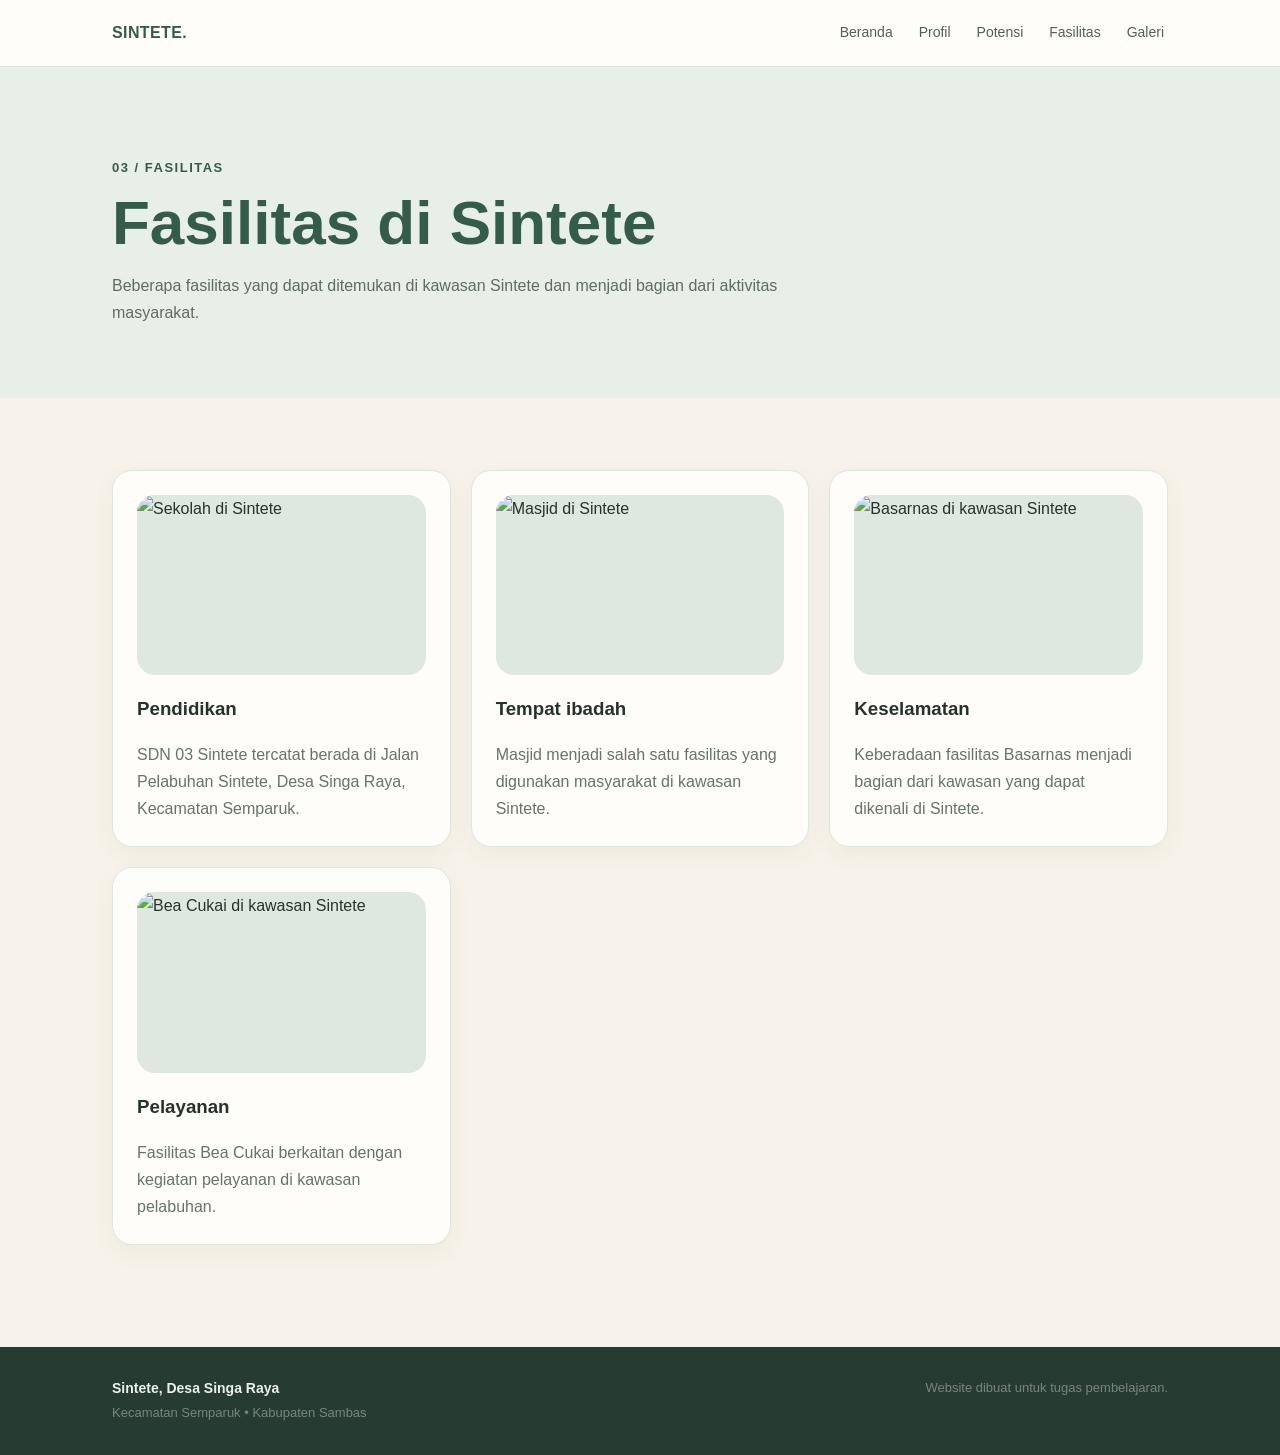
==== fasilitas.html @ 12a548ad "Add files via upload" ====
<!doctype html><html lang="id"><head><meta charset="utf-8"><meta name="viewport" content="width=device-width,initial-scale=1"><title>Fasilitas Sintete</title><link rel="stylesheet" href="style.css"></head><body><nav class="nav"><div class="nav-inner"><a class="logo" href="index.html">SINTETE.</a><div class="menu"><a href="index.html">Beranda</a><a href="profil.html">Profil</a><a href="potensi.html">Potensi</a><a href="fasilitas.html">Fasilitas</a><a href="galeri.html">Galeri</a></div></div></nav><main><section class="page-hero"><div class="container"><div class="kicker">03 / Fasilitas</div><h1>Fasilitas di Sintete</h1><p>Beberapa fasilitas yang dapat ditemukan di kawasan Sintete dan menjadi bagian dari aktivitas masyarakat.</p></div></section>
<section class="section"><div class="container"><div class="grid"><article class="card"><img class="image" src="images/sd-sintete.jpg" alt="Sekolah di Sintete"><h3 style="margin-top:18px">Pendidikan</h3><p>SDN 03 Sintete tercatat berada di Jalan Pelabuhan Sintete, Desa Singa Raya, Kecamatan Semparuk.</p></article><article class="card"><img class="image" src="images/masjid.jpg" alt="Masjid di Sintete"><h3 style="margin-top:18px">Tempat ibadah</h3><p>Masjid menjadi salah satu fasilitas yang digunakan masyarakat di kawasan Sintete.</p></article><article class="card"><img class="image" src="images/basarnas.jpg" alt="Basarnas di kawasan Sintete"><h3 style="margin-top:18px">Keselamatan</h3><p>Keberadaan fasilitas Basarnas menjadi bagian dari kawasan yang dapat dikenali di Sintete.</p></article><article class="card"><img class="image" src="images/bea-cukai.jpg" alt="Bea Cukai di kawasan Sintete"><h3 style="margin-top:18px">Pelayanan</h3><p>Fasilitas Bea Cukai berkaitan dengan kegiatan pelayanan di kawasan pelabuhan.</p></article></div></div></section></main><footer><div class="container footer-inner"><div><strong>Sintete, Desa Singa Raya</strong><br><span class="small">Kecamatan Semparuk • Kabupaten Sambas</span></div><div class="small">Website dibuat untuk tugas pembelajaran.</div></div></footer></body></html>
---- style.css ----
:root{
  --green:#355c4a;
  --green-soft:#e8efe9;
  --cream:#f7f3ea;
  --brown:#6e5a46;
  --text:#26332d;
  --white:#fffdf9;
  --line:#dfe5df;
}
*{box-sizing:border-box}
html{scroll-behavior:smooth}
body{
  margin:0;
  font-family:Arial, Helvetica, sans-serif;
  color:var(--text);
  background:var(--cream);
  line-height:1.7;
}
a{color:inherit;text-decoration:none}
.nav{
  position:sticky;top:0;z-index:10;
  background:rgba(255,253,249,.95);
  border-bottom:1px solid var(--line);
  backdrop-filter:blur(8px);
}
.nav-inner{
  max-width:1100px;margin:auto;padding:14px 22px;
  display:flex;align-items:center;justify-content:space-between;gap:20px;
}
.logo{font-weight:800;color:var(--green);letter-spacing:.4px}
.menu{display:flex;gap:18px;flex-wrap:wrap;font-size:14px}
.menu a{padding:7px 4px;color:#526057}
.menu a:hover,.menu a.active{color:var(--green);font-weight:700}
.container{max-width:1100px;margin:auto;padding:0 22px}
.hero{
  min-height:72vh;display:flex;align-items:end;
  background:
    linear-gradient(180deg,rgba(20,35,28,.05),rgba(20,35,28,.72)),
    url("images/jalan-sintete.jpg") center/cover;
}
.hero-content{max-width:1100px;width:100%;margin:auto;padding:80px 22px 70px;color:white}
.eyebrow{text-transform:uppercase;letter-spacing:2px;font-size:12px;opacity:.9}
h1{font-size:clamp(42px,8vw,78px);line-height:1.02;margin:12px 0 18px}
.hero p{max-width:650px;font-size:18px}
.btn{
  display:inline-block;background:white;color:var(--green);
  padding:11px 18px;border-radius:999px;font-weight:700;margin-top:12px
}
.section{padding:72px 0}
.section-head{max-width:700px;margin-bottom:30px}
.kicker{color:var(--green);font-weight:800;font-size:13px;text-transform:uppercase;letter-spacing:1.5px}
h2{font-size:clamp(30px,5vw,44px);line-height:1.15;margin:8px 0 12px}
h3{margin:0 0 8px}
.lead{color:#617067;font-size:17px}
.grid{display:grid;grid-template-columns:repeat(3,1fr);gap:20px}
.card{
  background:var(--white);border:1px solid var(--line);
  border-radius:20px;padding:24px;box-shadow:0 8px 25px rgba(35,50,42,.05)
}
.card p{color:#66736c;margin-bottom:0}
.icon{font-size:28px;margin-bottom:12px}
.image{
  width:100%;aspect-ratio:16/10;object-fit:cover;
  border-radius:18px;display:block;background:#dfe8e0
}
.page-hero{padding:90px 0 55px;background:var(--green-soft)}
.page-hero h1{color:var(--green);font-size:clamp(38px,6vw,62px)}
.page-hero p{max-width:700px;color:#5d6c64}
.two{display:grid;grid-template-columns:1fr 1fr;gap:35px;align-items:center}
.list{padding-left:20px}
.list li{margin:8px 0}
.gallery{display:grid;grid-template-columns:repeat(3,1fr);gap:14px}
.gallery figure{margin:0}
.gallery img{width:100%;aspect-ratio:1/1;object-fit:cover;border-radius:18px;background:#dfe8e0}
.gallery figcaption{font-size:13px;color:#647169;padding:7px 3px}
.note{
  padding:16px 18px;background:#fff9e9;border-left:4px solid #b38b42;
  border-radius:10px;color:#685a40
}
footer{margin-top:30px;background:#263c32;color:#eaf0eb;padding:30px 0}
.footer-inner{display:flex;justify-content:space-between;gap:20px;flex-wrap:wrap;font-size:14px}
.small{font-size:13px;color:#78857e}
@media(max-width:760px){
  .nav-inner{align-items:flex-start;flex-direction:column;gap:7px}
  .menu{gap:9px}
  .hero{min-height:66vh}
  .grid,.two,.gallery{grid-template-columns:1fr}
  .section{padding:52px 0}
}
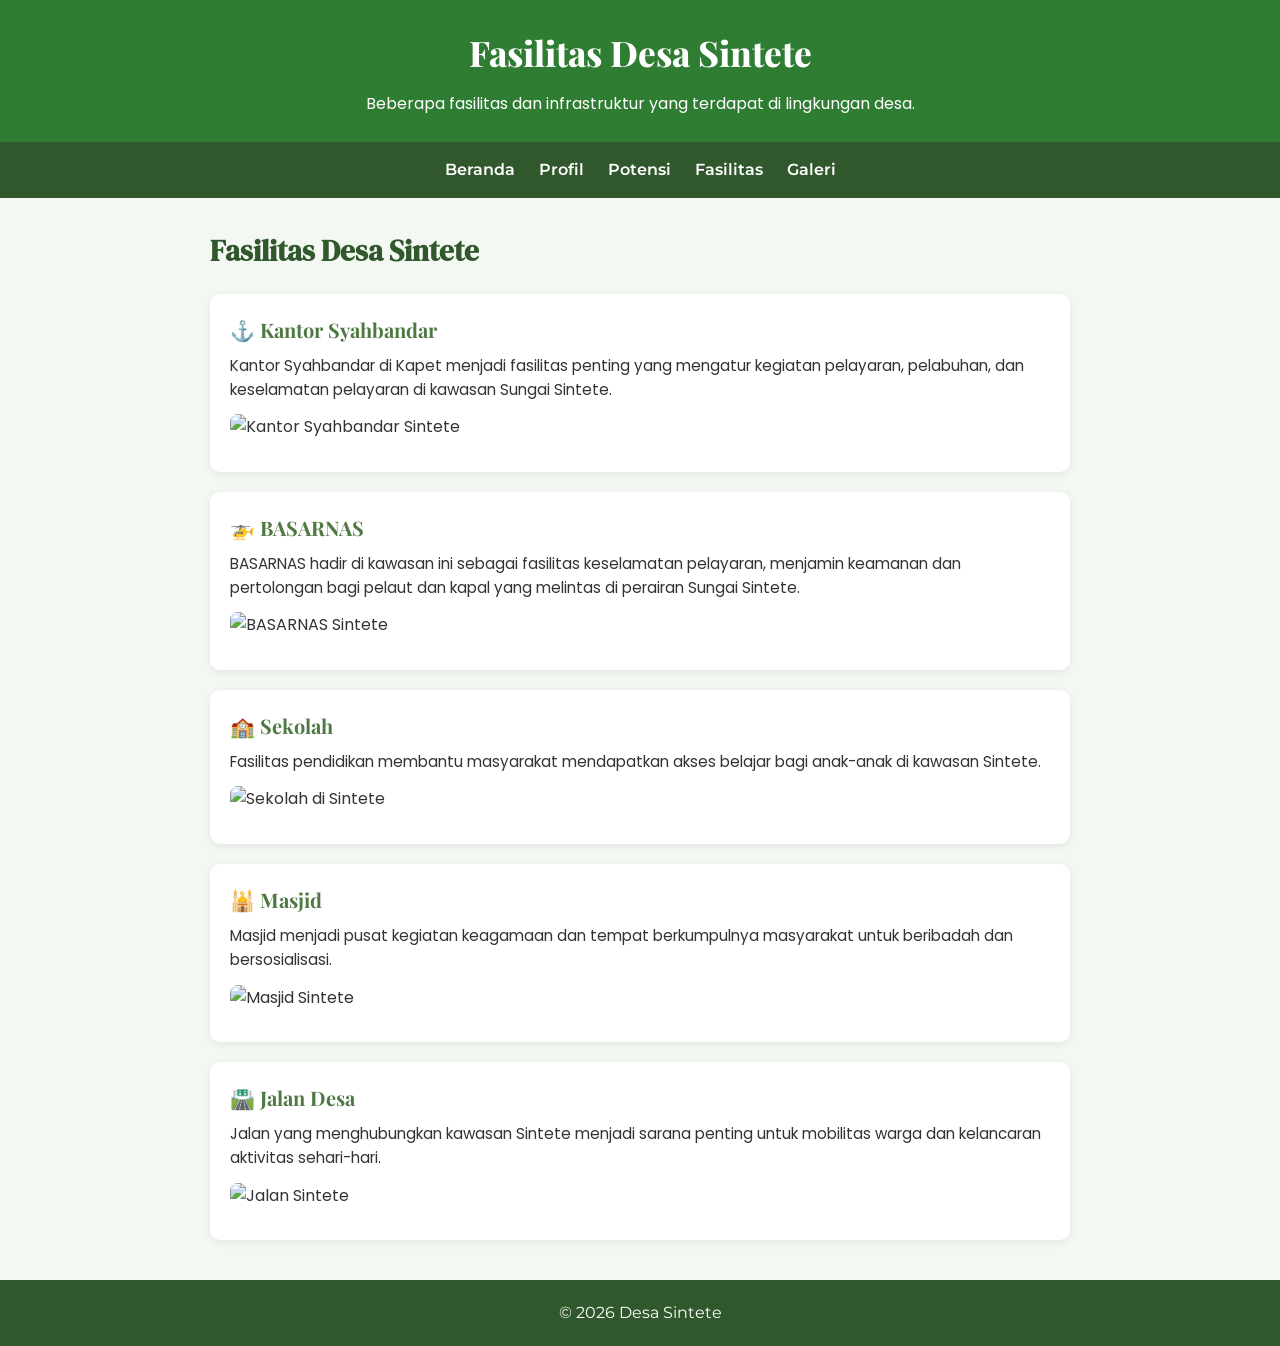
==== commit 97b25820: "Add files via upload" ====
--- a/fasilitas.html
+++ b/fasilitas.html
@@ -1,2 +1,72 @@
-<!doctype html><html lang="id"><head><meta charset="utf-8"><meta name="viewport" content="width=device-width,initial-scale=1"><title>Fasilitas Sintete</title><link rel="stylesheet" href="style.css"></head><body><nav class="nav"><div class="nav-inner"><a class="logo" href="index.html">SINTETE.</a><div class="menu"><a href="index.html">Beranda</a><a href="profil.html">Profil</a><a href="potensi.html">Potensi</a><a href="fasilitas.html">Fasilitas</a><a href="galeri.html">Galeri</a></div></div></nav><main><section class="page-hero"><div class="container"><div class="kicker">03 / Fasilitas</div><h1>Fasilitas di Sintete</h1><p>Beberapa fasilitas yang dapat ditemukan di kawasan Sintete dan menjadi bagian dari aktivitas masyarakat.</p></div></section>
-<section class="section"><div class="container"><div class="grid"><article class="card"><img class="image" src="images/sd-sintete.jpg" alt="Sekolah di Sintete"><h3 style="margin-top:18px">Pendidikan</h3><p>SDN 03 Sintete tercatat berada di Jalan Pelabuhan Sintete, Desa Singa Raya, Kecamatan Semparuk.</p></article><article class="card"><img class="image" src="images/masjid.jpg" alt="Masjid di Sintete"><h3 style="margin-top:18px">Tempat ibadah</h3><p>Masjid menjadi salah satu fasilitas yang digunakan masyarakat di kawasan Sintete.</p></article><article class="card"><img class="image" src="images/basarnas.jpg" alt="Basarnas di kawasan Sintete"><h3 style="margin-top:18px">Keselamatan</h3><p>Keberadaan fasilitas Basarnas menjadi bagian dari kawasan yang dapat dikenali di Sintete.</p></article><article class="card"><img class="image" src="images/bea-cukai.jpg" alt="Bea Cukai di kawasan Sintete"><h3 style="margin-top:18px">Pelayanan</h3><p>Fasilitas Bea Cukai berkaitan dengan kegiatan pelayanan di kawasan pelabuhan.</p></article></div></div></section></main><footer><div class="container footer-inner"><div><strong>Sintete, Desa Singa Raya</strong><br><span class="small">Kecamatan Semparuk • Kabupaten Sambas</span></div><div class="small">Website dibuat untuk tugas pembelajaran.</div></div></footer></body></html>+<!DOCTYPE html>
+<html lang="id">
+<head>
+    <meta charset="UTF-8">
+    <meta name="viewport" content="width=device-width, initial-scale=1.0">
+    <title>Fasilitas Desa Sintete</title>
+
+    <!-- GOOGLE FONTS -->
+    <link rel="preconnect" href="https://fonts.googleapis.com">
+    <link rel="preconnect" href="https://fonts.gstatic.com" crossorigin>
+
+    <link href="https://fonts.googleapis.com/css2?family=DM+Serif+Display:ital@0;1&family=Montserrat:wght@500;600;700;800&family=Playfair+Display:wght@600;700;800&family=Poppins:wght@400;500;600;700;800&display=swap" rel="stylesheet">
+
+    <!-- CSS WEBSITE -->
+    <link rel="stylesheet" href="style.css">
+</head>
+
+<body>
+
+    <header>
+        <h1>Fasilitas Desa Sintete</h1>
+        <p>Beberapa fasilitas dan infrastruktur yang terdapat di lingkungan desa.</p>
+    </header>
+
+    <nav>
+        <a href="index.html">Beranda</a>
+        <a href="profil.html">Profil</a>
+        <a href="potensi.html">Potensi</a>
+        <a href="fasilitas.html">Fasilitas</a>
+        <a href="galeri.html">Galeri</a>
+    </nav>
+
+<main>
+    <h2>Fasilitas Desa Sintete</h2>
+
+    <section>
+        <h3>⚓ Kantor Syahbandar</h3>
+        <p>Kantor Syahbandar di Kapet menjadi fasilitas penting yang mengatur kegiatan pelayaran, pelabuhan, dan keselamatan pelayaran di kawasan Sungai Sintete.</p>
+        <img src="images/kantor_syahbandar.JPG" alt="Kantor Syahbandar Sintete" style="width:100%; border-radius:8px; margin:12px 0;">
+    </section>
+
+    <section>
+        <h3>🚁 BASARNAS</h3>
+        <p>BASARNAS hadir di kawasan ini sebagai fasilitas keselamatan pelayaran, menjamin keamanan dan pertolongan bagi pelaut dan kapal yang melintas di perairan Sungai Sintete.</p>
+        <img src="images/basarnas.JPG" alt="BASARNAS Sintete" style="width:100%; border-radius:8px; margin:12px 0;">
+    </section>
+
+    <section>
+        <h3>🏫 Sekolah</h3>
+        <p>Fasilitas pendidikan membantu masyarakat mendapatkan akses belajar bagi anak-anak di kawasan Sintete.</p>
+        <img src="images/sekolah.JPG" alt="Sekolah di Sintete" style="width:100%; border-radius:8px; margin:12px 0;">
+    </section>
+
+    <section>
+        <h3>🕌 Masjid</h3>
+        <p>Masjid menjadi pusat kegiatan keagamaan dan tempat berkumpulnya masyarakat untuk beribadah dan bersosialisasi.</p>
+        <img src="images/masjid.JPG" alt="Masjid Sintete" style="width:100%; border-radius:8px; margin:12px 0;">
+    </section>
+
+    <section>
+        <h3>🛣️ Jalan Desa</h3>
+        <p>Jalan yang menghubungkan kawasan Sintete menjadi sarana penting untuk mobilitas warga dan kelancaran aktivitas sehari-hari.</p>
+        <img src="images/jalan_sintete.JPG" alt="Jalan Sintete" style="width:100%; border-radius:8px; margin:12px 0;">
+    </section>
+</main>
+
+    <footer>
+        <p>&copy; 2026 Desa Sintete</p>
+    </footer>
+
+</body>
+</html>
--- a/style.css
+++ b/style.css
@@ -1,90 +1,217 @@
-
-:root{
-  --green:#355c4a;
-  --green-soft:#e8efe9;
-  --cream:#f7f3ea;
-  --brown:#6e5a46;
-  --text:#26332d;
-  --white:#fffdf9;
-  --line:#dfe5df;
-}
-*{box-sizing:border-box}
-html{scroll-behavior:smooth}
-body{
-  margin:0;
-  font-family:Arial, Helvetica, sans-serif;
-  color:var(--text);
-  background:var(--cream);
-  line-height:1.7;
-}
-a{color:inherit;text-decoration:none}
-.nav{
-  position:sticky;top:0;z-index:10;
-  background:rgba(255,253,249,.95);
-  border-bottom:1px solid var(--line);
-  backdrop-filter:blur(8px);
-}
-.nav-inner{
-  max-width:1100px;margin:auto;padding:14px 22px;
-  display:flex;align-items:center;justify-content:space-between;gap:20px;
-}
-.logo{font-weight:800;color:var(--green);letter-spacing:.4px}
-.menu{display:flex;gap:18px;flex-wrap:wrap;font-size:14px}
-.menu a{padding:7px 4px;color:#526057}
-.menu a:hover,.menu a.active{color:var(--green);font-weight:700}
-.container{max-width:1100px;margin:auto;padding:0 22px}
-.hero{
-  min-height:72vh;display:flex;align-items:end;
-  background:
-    linear-gradient(180deg,rgba(20,35,28,.05),rgba(20,35,28,.72)),
-    url("images/jalan-sintete.jpg") center/cover;
-}
-.hero-content{max-width:1100px;width:100%;margin:auto;padding:80px 22px 70px;color:white}
-.eyebrow{text-transform:uppercase;letter-spacing:2px;font-size:12px;opacity:.9}
-h1{font-size:clamp(42px,8vw,78px);line-height:1.02;margin:12px 0 18px}
-.hero p{max-width:650px;font-size:18px}
-.btn{
-  display:inline-block;background:white;color:var(--green);
-  padding:11px 18px;border-radius:999px;font-weight:700;margin-top:12px
-}
-.section{padding:72px 0}
-.section-head{max-width:700px;margin-bottom:30px}
-.kicker{color:var(--green);font-weight:800;font-size:13px;text-transform:uppercase;letter-spacing:1.5px}
-h2{font-size:clamp(30px,5vw,44px);line-height:1.15;margin:8px 0 12px}
-h3{margin:0 0 8px}
-.lead{color:#617067;font-size:17px}
-.grid{display:grid;grid-template-columns:repeat(3,1fr);gap:20px}
-.card{
-  background:var(--white);border:1px solid var(--line);
-  border-radius:20px;padding:24px;box-shadow:0 8px 25px rgba(35,50,42,.05)
-}
-.card p{color:#66736c;margin-bottom:0}
-.icon{font-size:28px;margin-bottom:12px}
-.image{
-  width:100%;aspect-ratio:16/10;object-fit:cover;
-  border-radius:18px;display:block;background:#dfe8e0
-}
-.page-hero{padding:90px 0 55px;background:var(--green-soft)}
-.page-hero h1{color:var(--green);font-size:clamp(38px,6vw,62px)}
-.page-hero p{max-width:700px;color:#5d6c64}
-.two{display:grid;grid-template-columns:1fr 1fr;gap:35px;align-items:center}
-.list{padding-left:20px}
-.list li{margin:8px 0}
-.gallery{display:grid;grid-template-columns:repeat(3,1fr);gap:14px}
-.gallery figure{margin:0}
-.gallery img{width:100%;aspect-ratio:1/1;object-fit:cover;border-radius:18px;background:#dfe8e0}
-.gallery figcaption{font-size:13px;color:#647169;padding:7px 3px}
-.note{
-  padding:16px 18px;background:#fff9e9;border-left:4px solid #b38b42;
-  border-radius:10px;color:#685a40
-}
-footer{margin-top:30px;background:#263c32;color:#eaf0eb;padding:30px 0}
-.footer-inner{display:flex;justify-content:space-between;gap:20px;flex-wrap:wrap;font-size:14px}
-.small{font-size:13px;color:#78857e}
-@media(max-width:760px){
-  .nav-inner{align-items:flex-start;flex-direction:column;gap:7px}
-  .menu{gap:9px}
-  .hero{min-height:66vh}
-  .grid,.two,.gallery{grid-template-columns:1fr}
-  .section{padding:52px 0}
-}
+* {
+    margin: 0;
+    padding: 0;
+    box-sizing: border-box;
+}
+
+body {
+    font-family: "Poppins", sans-serif;
+    background-color: #f4f8f3;
+    color: #333;
+    line-height: 1.6;
+}
+
+/* ===== HEADER ===== */
+
+header {
+    background-color: #2e7d32;
+    color: white;
+    padding: 25px 20px;
+    text-align: center;
+}
+
+header h1 {
+    font-family: "Playfair Display", serif;
+    font-size: 2.2rem;
+    font-weight: 800;
+    margin-bottom: 10px;
+}
+
+header p {
+    font-family: "Poppins", sans-serif;
+}
+
+/* ===== NAVIGASI ===== */
+
+nav {
+    background-color: #31572c;
+    text-align: center;
+    padding: 15px;
+}
+
+nav a {
+    font-family: "Montserrat", sans-serif;
+    color: white;
+    text-decoration: none;
+    margin: 0 10px;
+    font-weight: 600;
+}
+
+nav a:hover,
+nav a.active {
+    text-decoration: underline;
+}
+
+/* ===== ISI UTAMA ===== */
+
+main {
+    max-width: 900px;
+    margin: 30px auto;
+    padding: 0 20px;
+}
+
+main h2 {
+    font-family: "DM Serif Display", serif;
+    color: #31572c;
+    font-size: 1.8rem;
+    margin-bottom: 20px;
+}
+
+main p {
+    font-family: "Poppins", sans-serif;
+}
+
+/* ===== SECTION ===== */
+
+section {
+    background-color: white;
+    padding: 20px;
+    margin-bottom: 20px;
+    border-radius: 10px;
+    box-shadow: 0 2px 8px rgba(0, 0, 0, 0.08);
+}
+
+section h3 {
+    font-family: "Playfair Display", serif;
+    color: #4f7942;
+    font-size: 1.25rem;
+    margin-bottom: 8px;
+}
+
+section p {
+    font-size: 0.95rem;
+}
+
+/* ===== KOTAK DATA ===== */
+
+.data-grid {
+    display: grid;
+    grid-template-columns: 1fr 1fr;
+    gap: 15px;
+    margin-top: 20px;
+}
+
+.data-box {
+    background: linear-gradient(135deg, #e8f5e9, #c8e6c9);
+    padding: 20px;
+    border-radius: 10px;
+    text-align: center;
+    box-shadow: 0 2px 6px rgba(0, 0, 0, 0.06);
+}
+
+.data-box .angka {
+    font-family: "Montserrat", sans-serif;
+    font-size: 1.8rem;
+    font-weight: 800;
+    color: #2e7d32;
+    margin-bottom: 5px;
+}
+
+.data-box .label {
+    font-family: "Poppins", sans-serif;
+    font-size: 0.9rem;
+    color: #555;
+}
+
+.keterangan-kecil {
+    font-family: "Poppins", sans-serif;
+    font-size: 0.85rem;
+    color: #757575;
+    font-style: italic;
+    margin-top: 12px;
+}
+
+/* ===== FOTO SEJARAH ===== */
+
+.foto-sejarah {
+    display: flex;
+    flex-direction: column;
+    gap: 15px;
+    margin-top: 15px;
+}
+
+.foto-sejarah img {
+    width: 100%;
+    height: 220px;
+    object-fit: cover;
+    border-radius: 10px;
+}
+
+/* ===== FOTO GALERI ===== */
+
+main img {
+    max-width: 100%;
+}
+
+/* ===== FOOTER ===== */
+
+footer {
+    background-color: #31572c;
+    color: white;
+    text-align: center;
+    padding: 20px;
+    margin-top: 40px;
+}
+
+footer p {
+    font-family: "Montserrat", sans-serif;
+}
+
+/* ===== TAMPILAN HP ===== */
+
+@media (max-width: 600px) {
+
+    nav {
+        display: flex;
+        justify-content: center;
+        align-items: center;
+        gap: 15px;
+        padding: 15px 8px;
+        overflow-x: auto;
+    }
+
+    nav a {
+        margin: 0;
+        font-size: 14px;
+        white-space: nowrap;
+    }
+
+    header {
+        padding: 30px 15px;
+    }
+
+    header h1 {
+        font-size: 1.8rem;
+    }
+
+    header p {
+        font-size: 0.95rem;
+    }
+
+    main {
+        padding: 0 15px;
+    }
+
+    main h2 {
+        font-size: 1.6rem;
+    }
+
+    section {
+        padding: 18px;
+    }
+
+    .data-grid {
+        grid-template-columns: 1fr 1fr;
+        gap: 12px;
+    }
+}
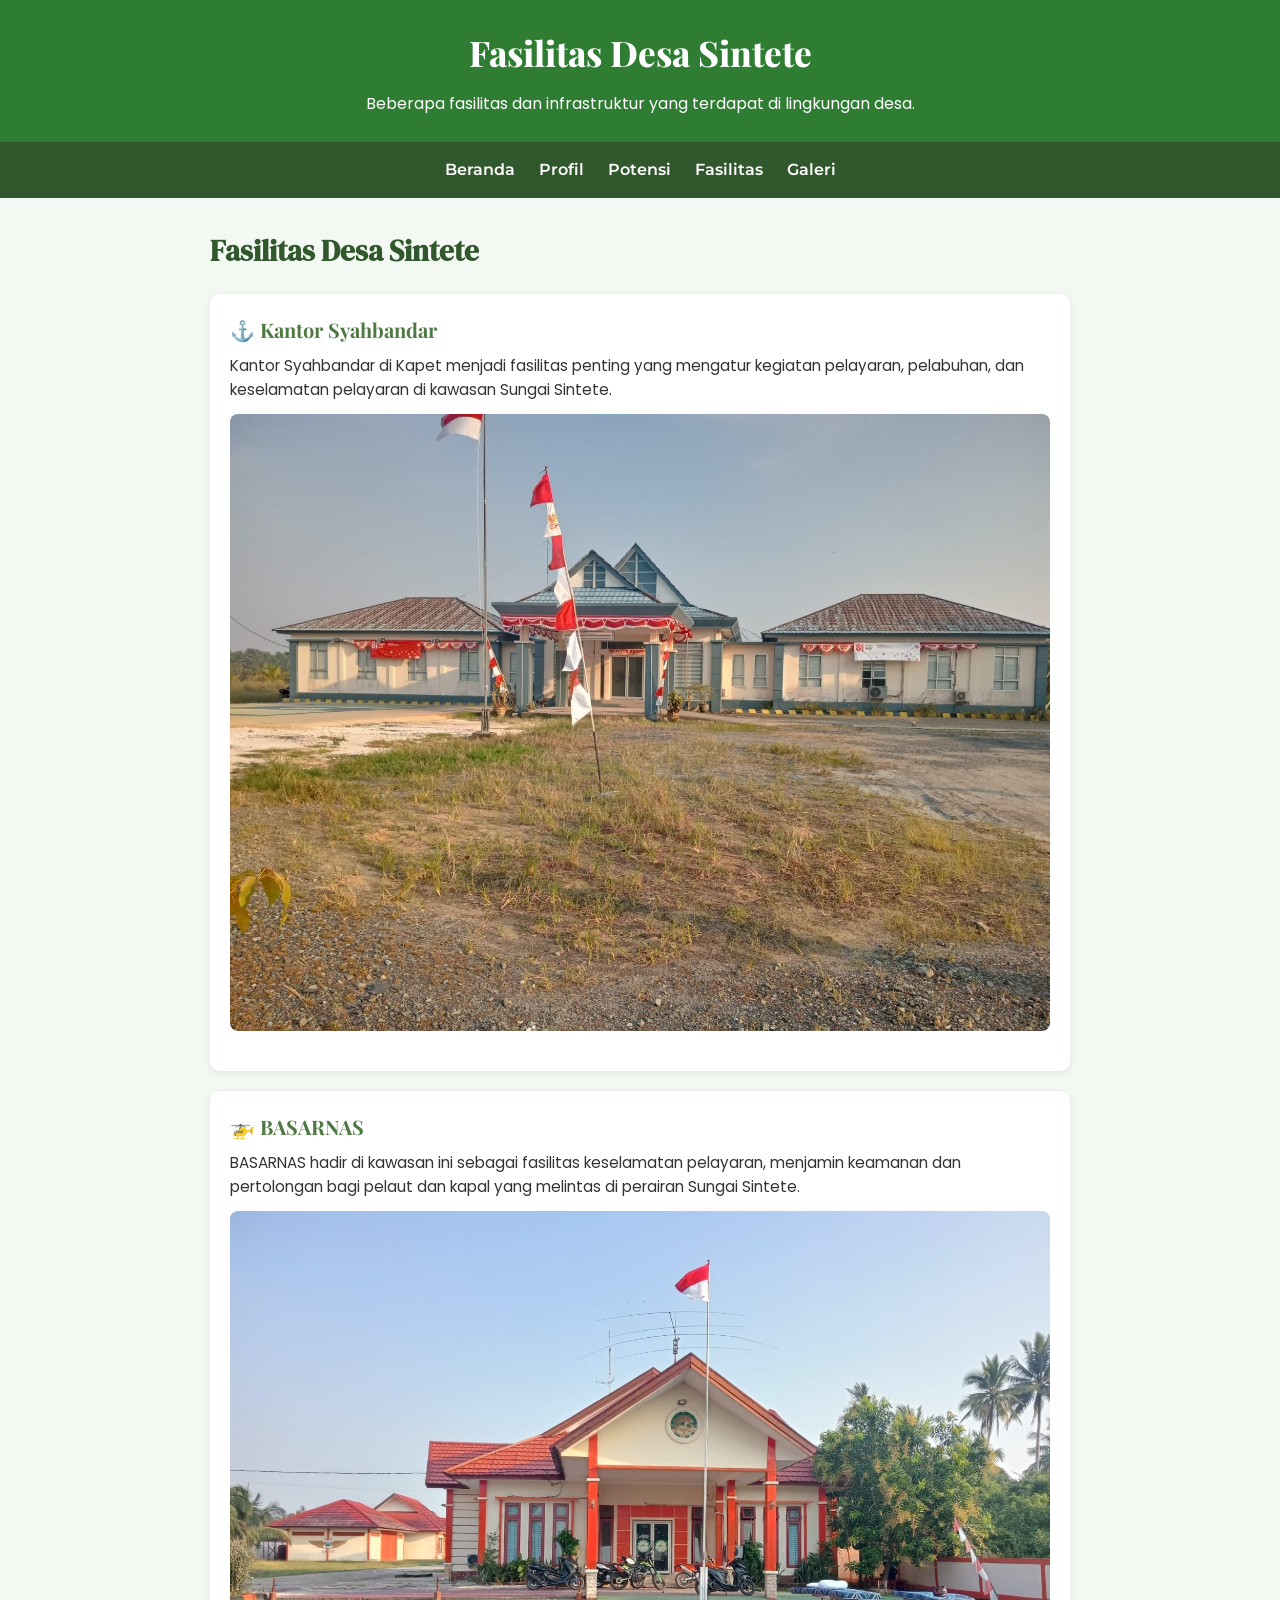
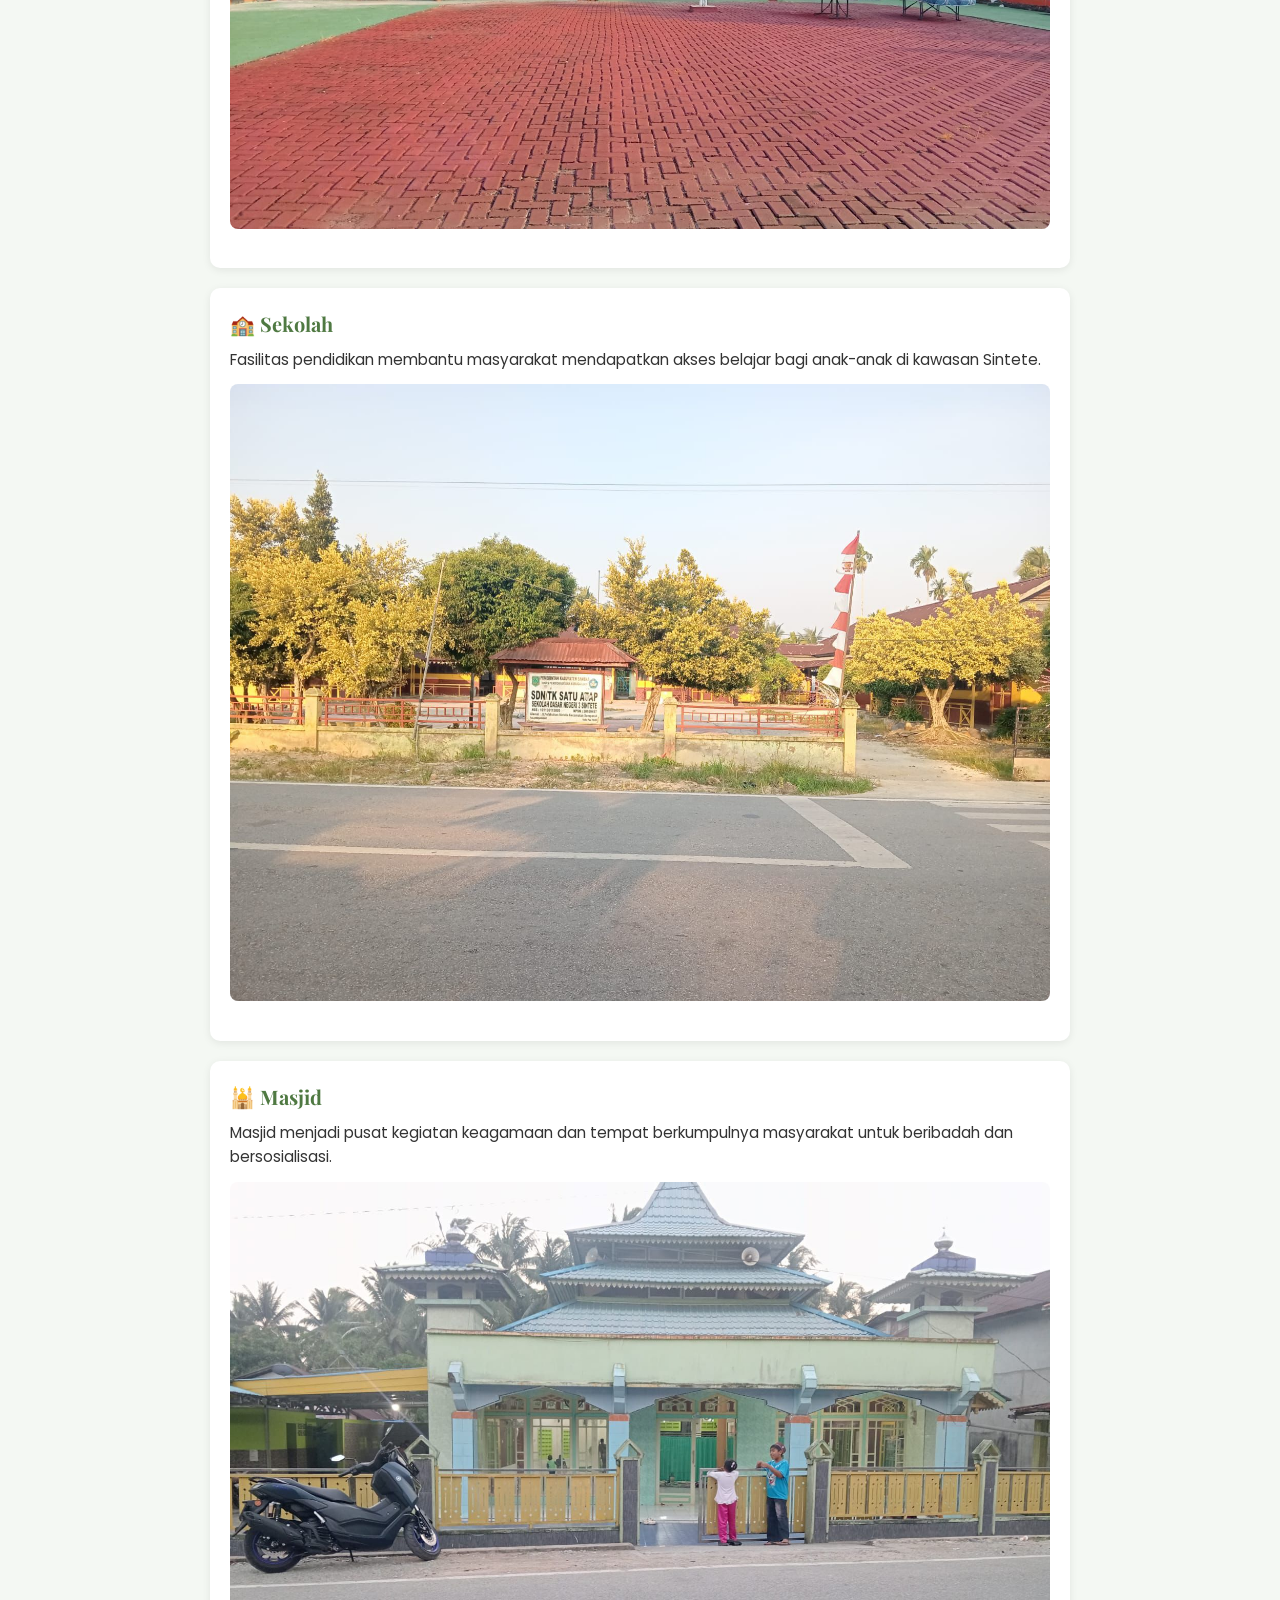
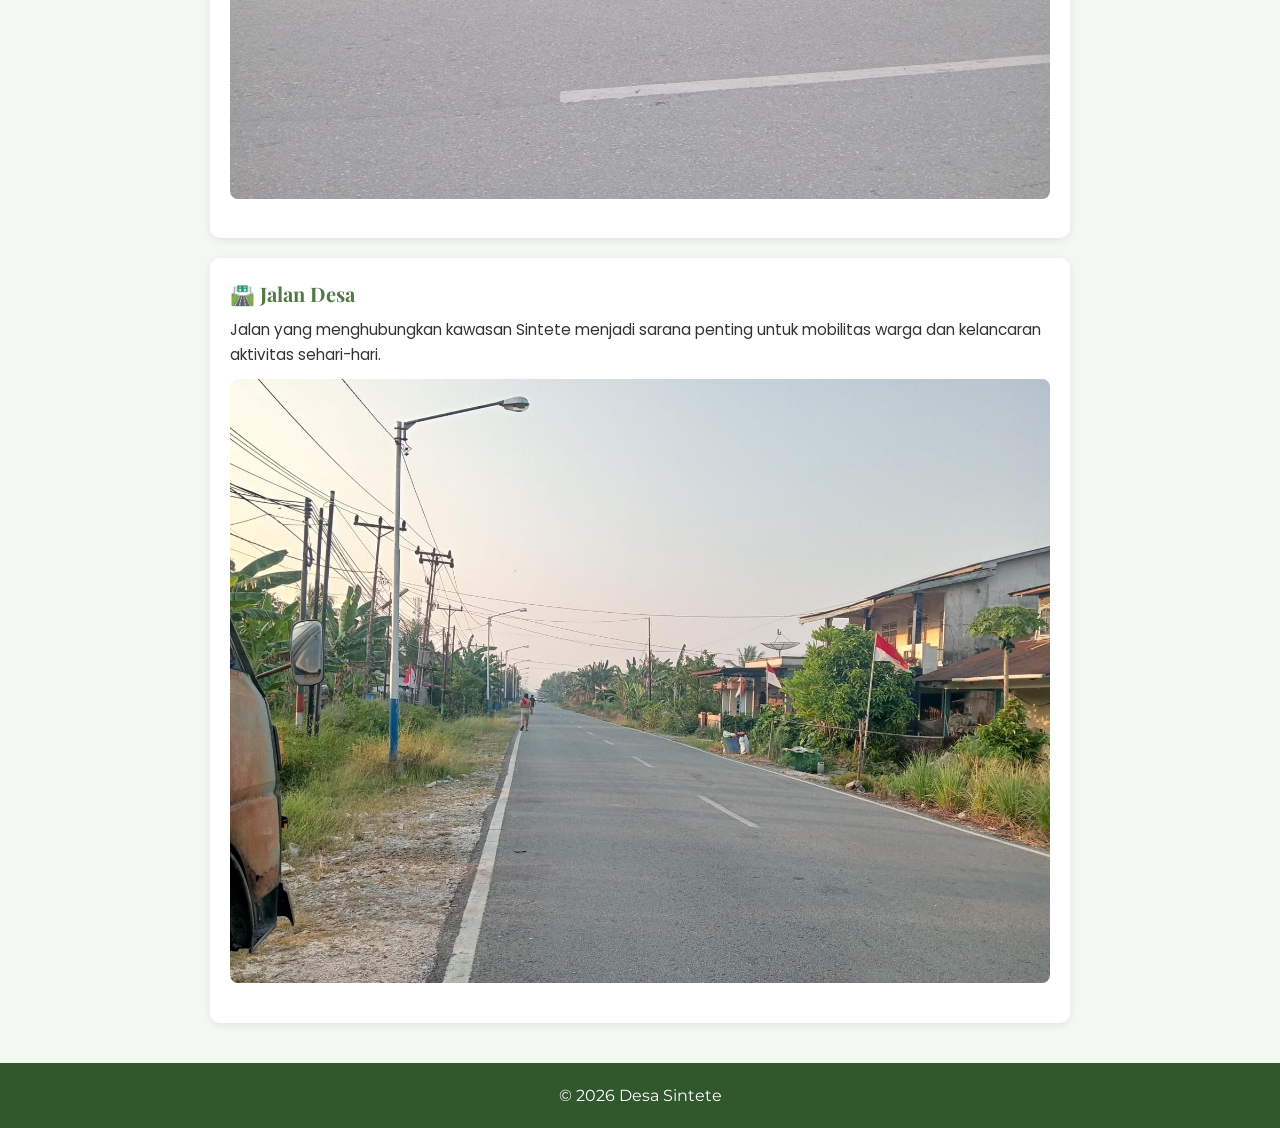
==== commit 00436a9c: "Add files via upload" ====
--- a/fasilitas.html
+++ b/fasilitas.html
@@ -36,31 +36,31 @@
     <section>
         <h3>⚓ Kantor Syahbandar</h3>
         <p>Kantor Syahbandar di Kapet menjadi fasilitas penting yang mengatur kegiatan pelayaran, pelabuhan, dan keselamatan pelayaran di kawasan Sungai Sintete.</p>
-        <img src="images/kantor_syahbandar.JPG" alt="Kantor Syahbandar Sintete" style="width:100%; border-radius:8px; margin:12px 0;">
+        <img src="images/kantor_syahbandar.jpg" alt="Kantor Syahbandar Sintete" style="width:100%; border-radius:8px; margin:12px 0;">
     </section>
 
     <section>
         <h3>🚁 BASARNAS</h3>
         <p>BASARNAS hadir di kawasan ini sebagai fasilitas keselamatan pelayaran, menjamin keamanan dan pertolongan bagi pelaut dan kapal yang melintas di perairan Sungai Sintete.</p>
-        <img src="images/basarnas.JPG" alt="BASARNAS Sintete" style="width:100%; border-radius:8px; margin:12px 0;">
+        <img src="images/basarnas.jpg" alt="BASARNAS Sintete" style="width:100%; border-radius:8px; margin:12px 0;">
     </section>
 
     <section>
         <h3>🏫 Sekolah</h3>
         <p>Fasilitas pendidikan membantu masyarakat mendapatkan akses belajar bagi anak-anak di kawasan Sintete.</p>
-        <img src="images/sekolah.JPG" alt="Sekolah di Sintete" style="width:100%; border-radius:8px; margin:12px 0;">
+        <img src="images/sekolah.jpg" alt="Sekolah di Sintete" style="width:100%; border-radius:8px; margin:12px 0;">
     </section>
 
     <section>
         <h3>🕌 Masjid</h3>
         <p>Masjid menjadi pusat kegiatan keagamaan dan tempat berkumpulnya masyarakat untuk beribadah dan bersosialisasi.</p>
-        <img src="images/masjid.JPG" alt="Masjid Sintete" style="width:100%; border-radius:8px; margin:12px 0;">
+        <img src="images/masjid.jpg" alt="Masjid Sintete" style="width:100%; border-radius:8px; margin:12px 0;">
     </section>
 
     <section>
         <h3>🛣️ Jalan Desa</h3>
         <p>Jalan yang menghubungkan kawasan Sintete menjadi sarana penting untuk mobilitas warga dan kelancaran aktivitas sehari-hari.</p>
-        <img src="images/jalan_sintete.JPG" alt="Jalan Sintete" style="width:100%; border-radius:8px; margin:12px 0;">
+        <img src="images/jalan_sintete.jpg" alt="Jalan Sintete" style="width:100%; border-radius:8px; margin:12px 0;">
     </section>
 </main>
 
